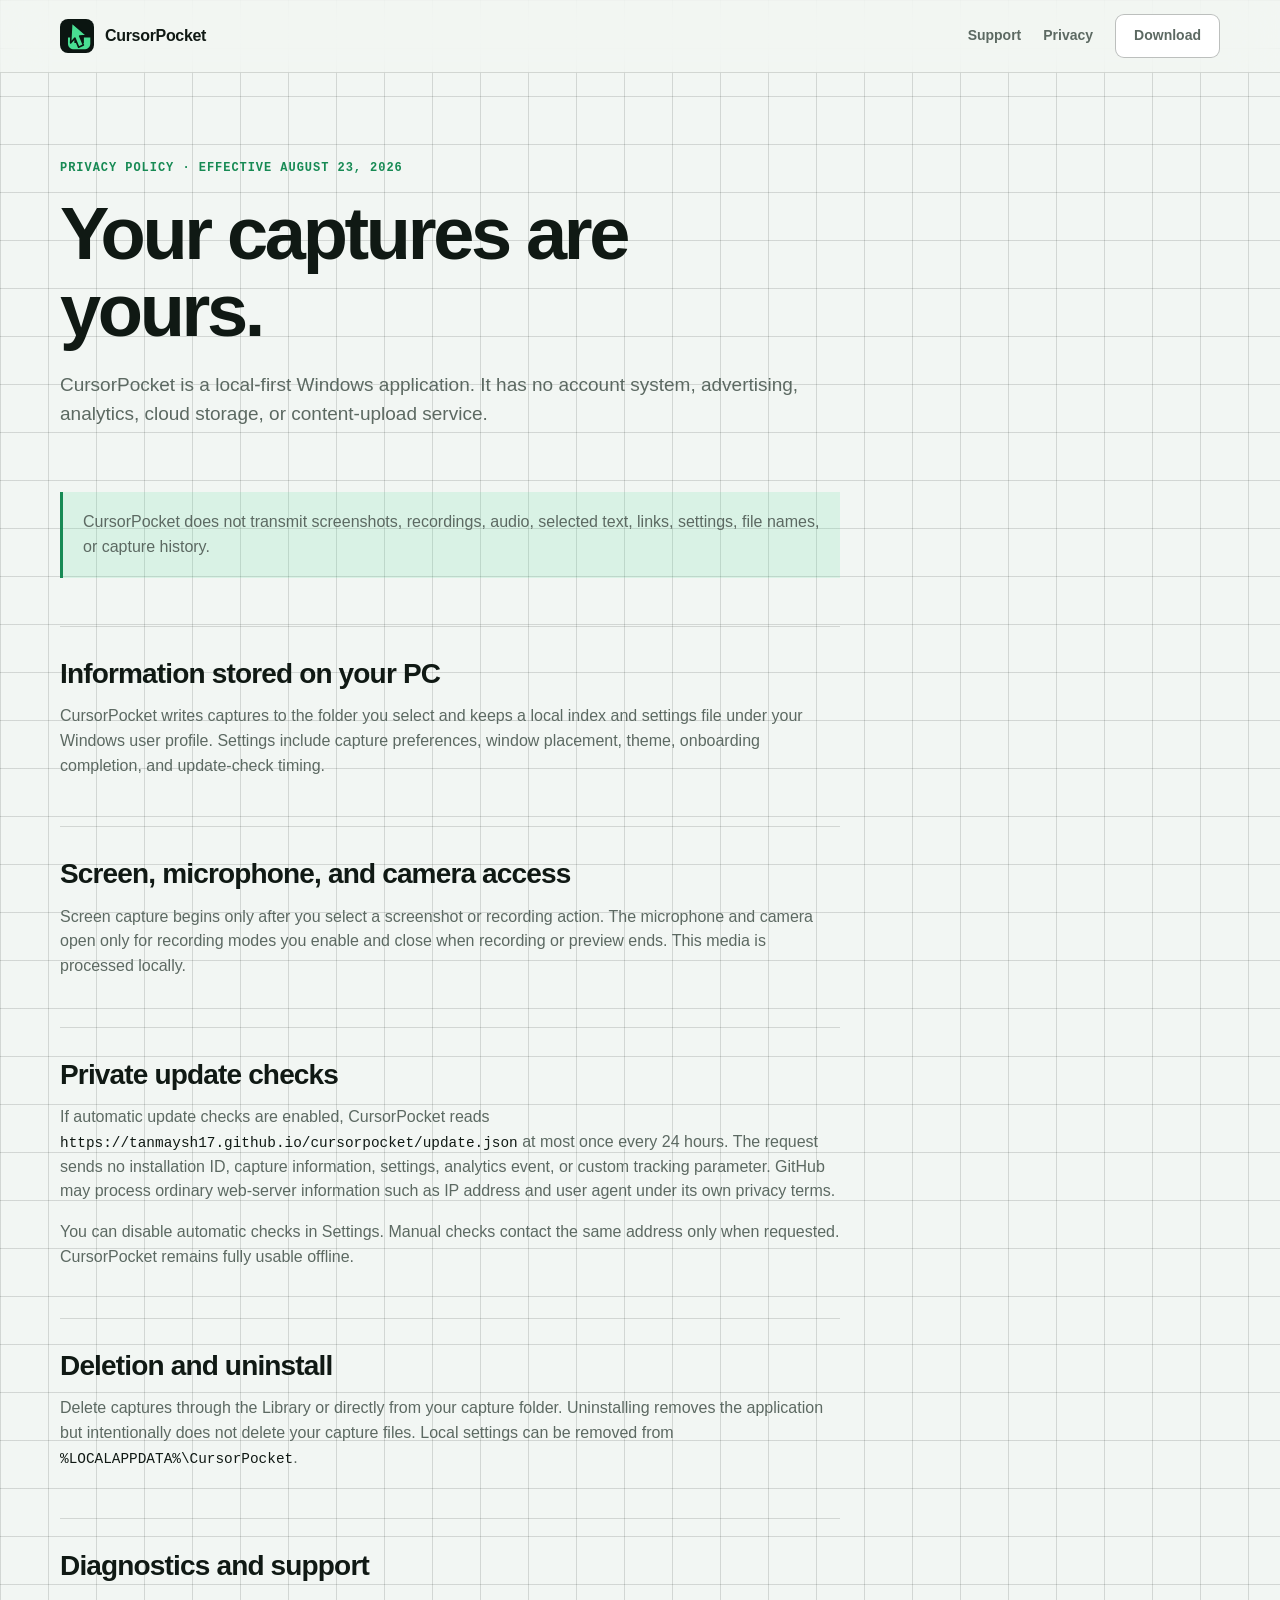
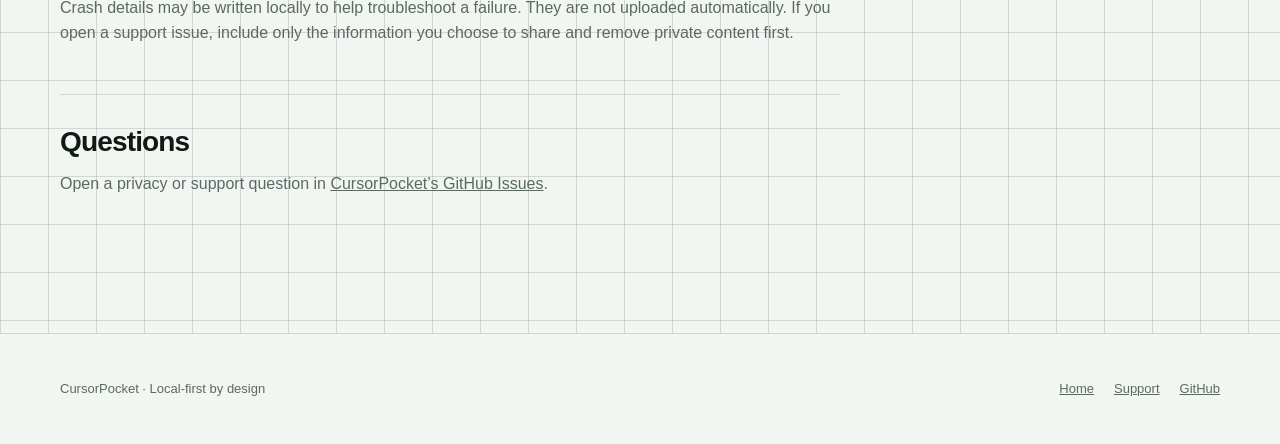
==== site/privacy.html @ 80a640a3 "Add GitHub distribution and verified updates" ====
<!doctype html>
<html lang="en">
<head>
  <meta charset="utf-8"><meta name="viewport" content="width=device-width, initial-scale=1">
  <meta name="description" content="CursorPocket privacy policy."><title>Privacy — CursorPocket</title>
  <link rel="icon" href="assets/mark.svg" type="image/svg+xml"><link rel="stylesheet" href="styles.css">
</head>
<body>
  <header class="site-header"><nav class="nav shell" aria-label="Main navigation"><a class="brand" href="index.html"><img src="assets/mark.svg" alt=""><span>CursorPocket</span></a><div class="nav-links"><a href="support.html">Support</a><a href="privacy.html" aria-current="page">Privacy</a><a class="button" href="https://github.com/tanmaysh17/cursorpocket/releases/latest/download/CursorPocket-Setup-x64.exe">Download</a></div></nav></header>
  <main class="page shell">
    <header class="page-header"><div class="eyebrow">Privacy policy · effective August 23, 2026</div><h1>Your captures are yours.</h1><p>CursorPocket is a local-first Windows application. It has no account system, advertising, analytics, cloud storage, or content-upload service.</p></header>
    <div class="prose">
      <p class="notice">CursorPocket does not transmit screenshots, recordings, audio, selected text, links, settings, file names, or capture history.</p>
      <section><h2>Information stored on your PC</h2><p>CursorPocket writes captures to the folder you select and keeps a local index and settings file under your Windows user profile. Settings include capture preferences, window placement, theme, onboarding completion, and update-check timing.</p></section>
      <section><h2>Screen, microphone, and camera access</h2><p>Screen capture begins only after you select a screenshot or recording action. The microphone and camera open only for recording modes you enable and close when recording or preview ends. This media is processed locally.</p></section>
      <section><h2>Private update checks</h2><p>If automatic update checks are enabled, CursorPocket reads <code>https://tanmaysh17.github.io/cursorpocket/update.json</code> at most once every 24 hours. The request sends no installation ID, capture information, settings, analytics event, or custom tracking parameter. GitHub may process ordinary web-server information such as IP address and user agent under its own privacy terms.</p><p>You can disable automatic checks in Settings. Manual checks contact the same address only when requested. CursorPocket remains fully usable offline.</p></section>
      <section><h2>Deletion and uninstall</h2><p>Delete captures through the Library or directly from your capture folder. Uninstalling removes the application but intentionally does not delete your capture files. Local settings can be removed from <code>%LOCALAPPDATA%\CursorPocket</code>.</p></section>
      <section><h2>Diagnostics and support</h2><p>Crash details may be written locally to help troubleshoot a failure. They are not uploaded automatically. If you open a support issue, include only the information you choose to share and remove private content first.</p></section>
      <section><h2>Questions</h2><p>Open a privacy or support question in <a href="https://github.com/tanmaysh17/cursorpocket/issues">CursorPocket’s GitHub Issues</a>.</p></section>
    </div>
  </main>
  <footer class="site-footer"><div class="footer-inner shell"><span>CursorPocket · Local-first by design</span><div class="footer-links"><a href="index.html">Home</a><a href="support.html">Support</a><a href="https://github.com/tanmaysh17/cursorpocket">GitHub</a></div></div></footer>
</body>
</html>
---- site/styles.css ----
:root {
  color-scheme: light dark;
  --canvas: #f2f6f3;
  --surface: rgba(255, 255, 255, 0.72);
  --raised: #ffffff;
  --ink: #101914;
  --muted: #5c6962;
  --line: rgba(16, 25, 20, 0.14);
  --line-strong: rgba(16, 25, 20, 0.28);
  --green: #178a54;
  --green-live: #49de93;
  --green-soft: rgba(73, 222, 147, 0.15);
  --red: #b83a3a;
  --shadow: 0 28px 72px rgba(18, 40, 28, 0.13);
  --radius: 18px;
}

@media (prefers-color-scheme: dark) {
  :root {
    --canvas: #08100c;
    --surface: rgba(15, 27, 21, 0.76);
    --raised: #122019;
    --ink: #eef8f2;
    --muted: #9caca3;
    --line: rgba(225, 246, 234, 0.12);
    --line-strong: rgba(225, 246, 234, 0.25);
    --green: #49de93;
    --green-soft: rgba(73, 222, 147, 0.12);
    --red: #ff6c6c;
    --shadow: 0 32px 80px rgba(0, 0, 0, 0.38);
  }
}

* { box-sizing: border-box; }

html {
  scroll-behavior: smooth;
  background: var(--canvas);
}

body {
  margin: 0;
  min-width: 320px;
  color: var(--ink);
  background:
    linear-gradient(var(--line) 1px, transparent 1px),
    linear-gradient(90deg, var(--line) 1px, transparent 1px),
    var(--canvas);
  background-size: 48px 48px;
  font-family: "Segoe UI Variable Text", "Segoe UI", sans-serif;
  font-size: 16px;
  line-height: 1.55;
}

a { color: inherit; }

a:focus-visible,
button:focus-visible {
  outline: 3px solid var(--green-live);
  outline-offset: 3px;
}

.shell {
  width: min(1160px, calc(100% - 40px));
  margin: 0 auto;
}

.site-header {
  position: sticky;
  z-index: 10;
  top: 0;
  border-bottom: 1px solid var(--line);
  background: color-mix(in srgb, var(--canvas) 78%, transparent);
  backdrop-filter: blur(22px) saturate(1.15);
}

.nav {
  min-height: 72px;
  display: flex;
  align-items: center;
  justify-content: space-between;
  gap: 24px;
}

.brand {
  display: inline-flex;
  align-items: center;
  gap: 11px;
  color: var(--ink);
  text-decoration: none;
  font-weight: 680;
  letter-spacing: -0.02em;
}

.brand img { width: 34px; height: 34px; }

.nav-links { display: flex; align-items: center; gap: 22px; }
.nav-links a { color: var(--muted); text-decoration: none; font-size: 14px; font-weight: 580; }
.nav-links a:hover { color: var(--ink); }

.button {
  min-height: 44px;
  display: inline-flex;
  align-items: center;
  justify-content: center;
  gap: 9px;
  padding: 0 18px;
  border: 1px solid var(--line-strong);
  border-radius: 9px;
  background: var(--raised);
  color: var(--ink);
  text-decoration: none;
  font-weight: 650;
}

.button.primary {
  border-color: var(--green);
  background: var(--green);
  color: #06110b;
}

@media (prefers-color-scheme: dark) {
  .button.primary { color: #06110b; }
}

.button:hover { transform: translateY(-1px); }

.hero {
  min-height: calc(100vh - 72px);
  display: grid;
  grid-template-columns: minmax(0, 1.05fr) minmax(360px, 0.95fr);
  align-items: center;
  gap: clamp(48px, 8vw, 108px);
  padding: 80px 0 96px;
}

.eyebrow,
.mono {
  font-family: "Cascadia Mono", "SFMono-Regular", Consolas, monospace;
  font-size: 12px;
  letter-spacing: 0.08em;
}

.eyebrow { color: var(--green); text-transform: uppercase; font-weight: 700; }

h1,
h2,
h3 {
  margin: 0;
  font-family: "Segoe UI Variable Display", "Segoe UI", sans-serif;
  line-height: 1.04;
  letter-spacing: -0.045em;
}

h1 { max-width: 720px; margin-top: 18px; font-size: clamp(54px, 7.2vw, 94px); font-weight: 690; }
h2 { font-size: clamp(34px, 4.4vw, 58px); font-weight: 660; }
h3 { font-size: 21px; font-weight: 650; letter-spacing: -0.025em; }

.lede { max-width: 620px; margin: 26px 0 0; color: var(--muted); font-size: clamp(18px, 2vw, 22px); }
.hero-actions { display: flex; flex-wrap: wrap; gap: 12px; margin-top: 34px; }
.requirements { margin-top: 16px; color: var(--muted); font-size: 13px; }

.command-field {
  position: relative;
  padding: 16px;
  border: 1px solid var(--line-strong);
  border-radius: 24px;
  background: var(--surface);
  box-shadow: var(--shadow);
  backdrop-filter: blur(26px) saturate(1.12);
}

.command-head {
  display: flex;
  align-items: center;
  justify-content: space-between;
  padding: 5px 6px 15px;
  color: var(--muted);
  font-size: 13px;
}

.live { display: inline-flex; align-items: center; gap: 8px; }
.live::before { width: 7px; height: 7px; border-radius: 50%; background: var(--green-live); content: ""; }

.command-list { display: grid; gap: 4px; }
.command {
  min-height: 52px;
  display: grid;
  grid-template-columns: 36px 1fr auto;
  align-items: center;
  gap: 12px;
  padding: 0 11px;
  border: 1px solid transparent;
  border-radius: 11px;
}
.command.active { border-color: var(--green); background: var(--green-soft); }
.command .glyph { color: var(--green); font-size: 18px; text-align: center; }
.command .label { font-weight: 620; }
.key {
  min-width: 30px;
  height: 30px;
  display: grid;
  place-items: center;
  border: 1px solid var(--line-strong);
  border-bottom-width: 2px;
  border-radius: 7px;
  background: var(--raised);
  color: var(--muted);
  font-family: "Cascadia Mono", Consolas, monospace;
  font-size: 12px;
  font-weight: 700;
}

.cursor {
  position: absolute;
  right: 72px;
  top: 116px;
  width: 34px;
  filter: drop-shadow(0 7px 10px rgba(0, 0, 0, 0.22));
  transform: rotate(-8deg);
}

.section { padding: 112px 0; border-top: 1px solid var(--line); background: color-mix(in srgb, var(--canvas) 92%, transparent); }
.section-intro { max-width: 720px; }
.section-intro p { margin: 22px 0 0; color: var(--muted); font-size: 19px; }
.feature-grid { display: grid; grid-template-columns: repeat(3, 1fr); gap: 1px; margin-top: 58px; border: 1px solid var(--line); background: var(--line); }
.feature { min-height: 230px; padding: 30px; background: var(--canvas); }
.feature .mono { display: block; margin-bottom: 42px; color: var(--green); }
.feature p { margin: 12px 0 0; color: var(--muted); }

.trust-line { display: grid; grid-template-columns: repeat(3, 1fr); margin-top: 56px; border-block: 1px solid var(--line); }
.trust-item { padding: 24px; border-right: 1px solid var(--line); }
.trust-item:last-child { border-right: 0; }
.trust-item strong { display: block; }
.trust-item span { color: var(--muted); font-size: 14px; }

.page { min-height: calc(100vh - 150px); padding: 86px 0 120px; }
.page-header { max-width: 780px; margin-bottom: 64px; }
.page-header h1 { font-size: clamp(44px, 6vw, 74px); }
.page-header p { margin-top: 20px; color: var(--muted); font-size: 19px; }
.prose { max-width: 780px; }
.prose section { margin-top: 48px; padding-top: 32px; border-top: 1px solid var(--line); }
.prose h2 { font-size: 28px; letter-spacing: -0.03em; }
.prose p, .prose li { color: var(--muted); }
.prose li + li { margin-top: 9px; }
.prose code { font-family: "Cascadia Mono", Consolas, monospace; font-size: 0.9em; color: var(--ink); }
.notice { padding: 18px 20px; border-left: 3px solid var(--green); background: var(--green-soft); color: var(--ink); }

.site-footer { border-top: 1px solid var(--line); background: var(--canvas); }
.footer-inner { min-height: 110px; display: flex; align-items: center; justify-content: space-between; gap: 24px; color: var(--muted); font-size: 13px; }
.footer-links { display: flex; gap: 20px; }

@media (max-width: 840px) {
  .hero { grid-template-columns: 1fr; padding-top: 64px; }
  .command-field { width: min(100%, 540px); }
  .feature-grid, .trust-line { grid-template-columns: 1fr; }
  .trust-item { border-right: 0; border-bottom: 1px solid var(--line); }
  .trust-item:last-child { border-bottom: 0; }
}

@media (max-width: 620px) {
  .shell { width: min(100% - 28px, 1160px); }
  .nav-links > a:not(.button) { display: none; }
  .nav .button { min-height: 38px; padding-inline: 12px; }
  .hero { min-height: auto; padding: 54px 0 72px; }
  h1 { font-size: clamp(46px, 15vw, 68px); }
  .section { padding: 76px 0; }
  .command-field { padding: 10px; border-radius: 18px; }
  .command { min-height: 48px; }
  .footer-inner { align-items: flex-start; flex-direction: column; justify-content: center; }
}

@media (prefers-reduced-motion: reduce) {
  html { scroll-behavior: auto; }
  .button:hover { transform: none; }
}

@media (forced-colors: active) {
  .site-header, .command-field { backdrop-filter: none; }
  .command.active { border: 2px solid Highlight; }
  .live::before { background: Highlight; }
}
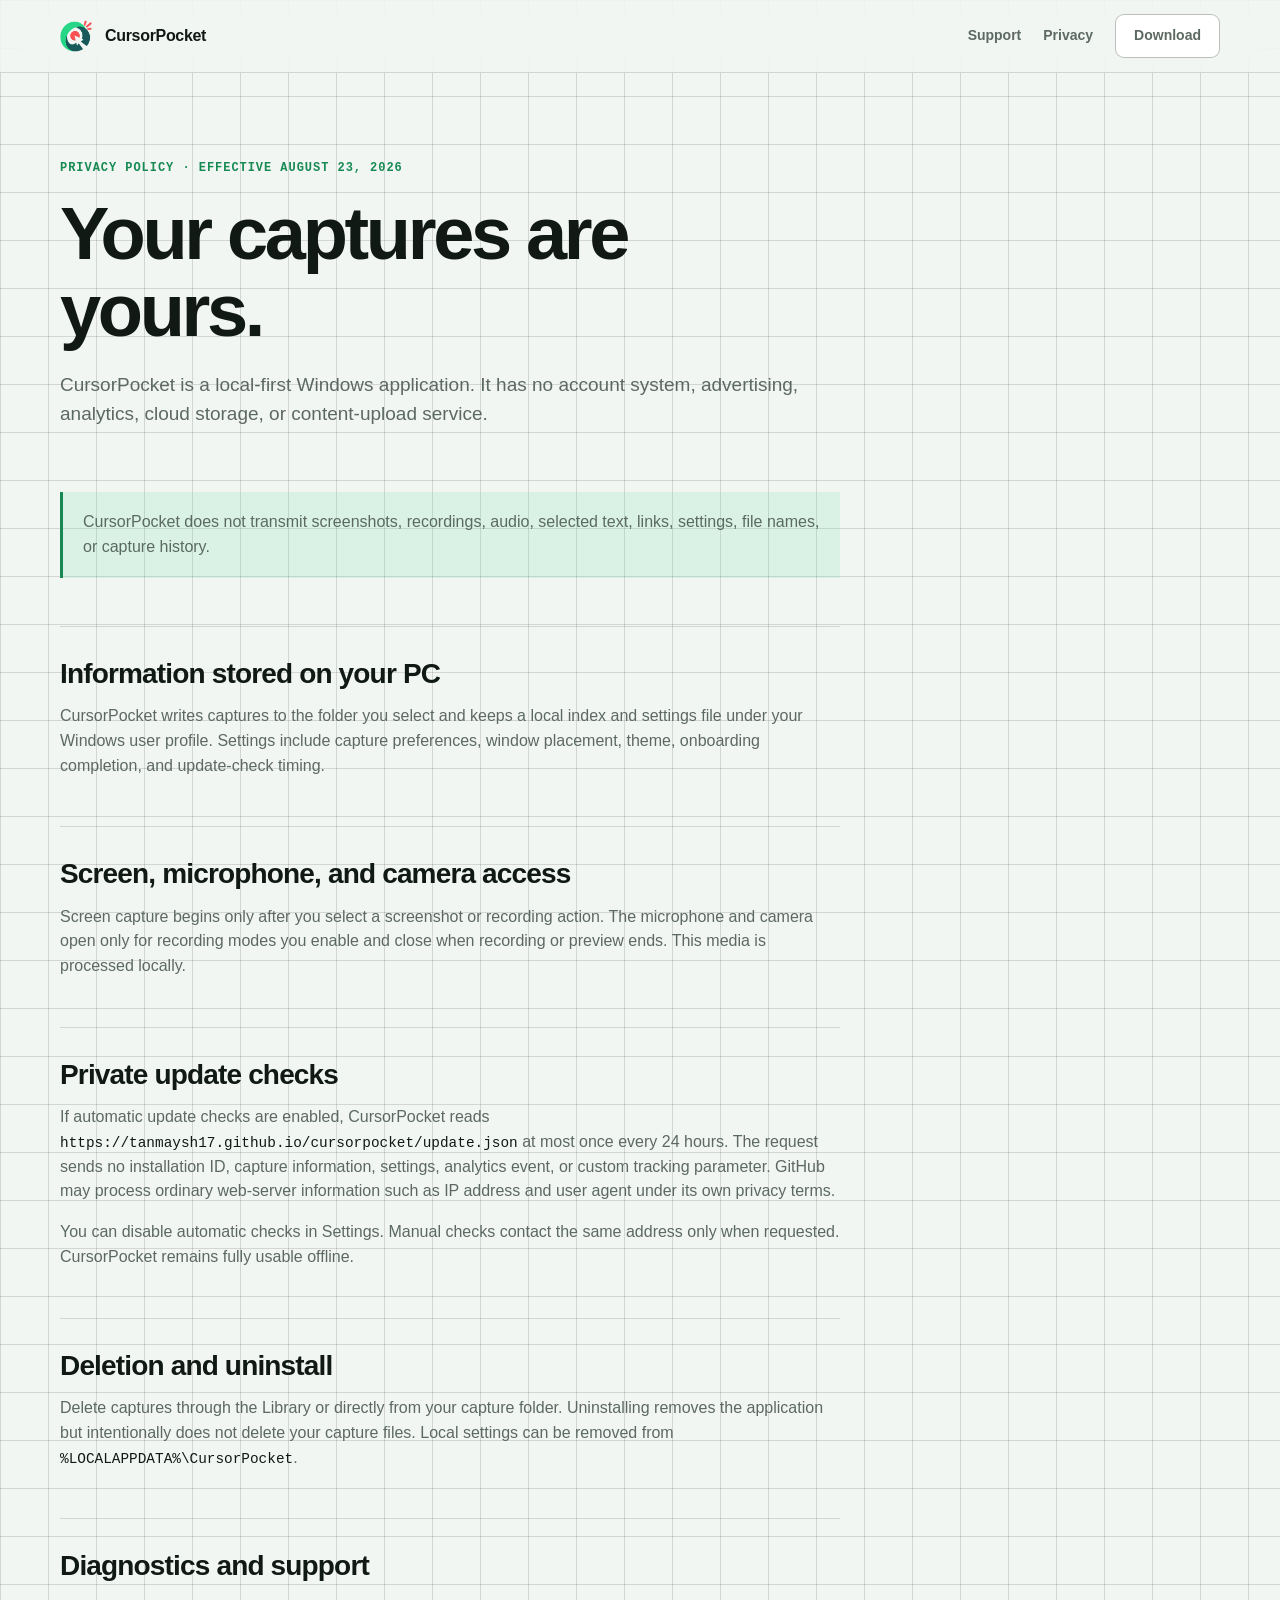
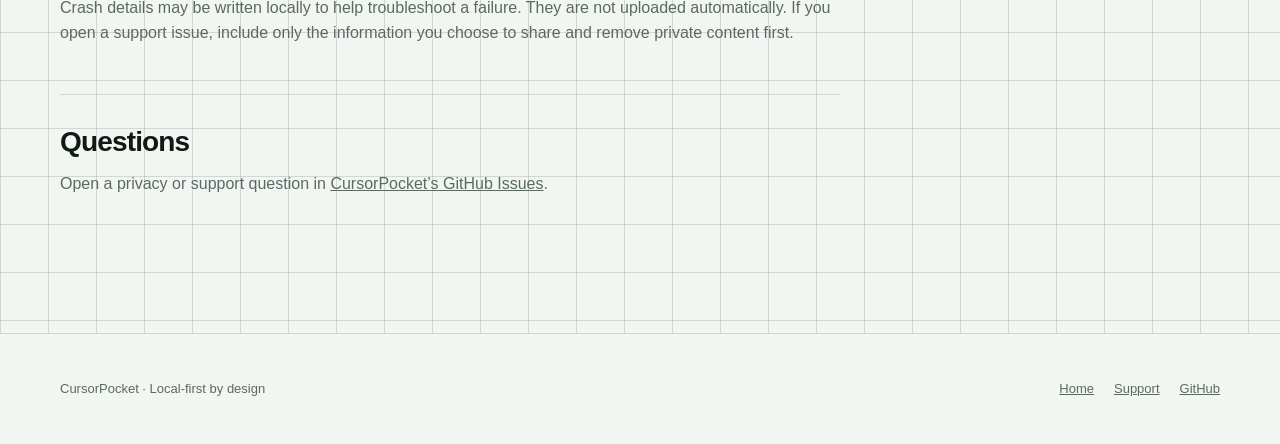
==== commit c455b49e: "chore: remove superseded brand assets" ====
--- a/site/privacy.html
+++ b/site/privacy.html
@@ -3,10 +3,10 @@
 <head>
   <meta charset="utf-8"><meta name="viewport" content="width=device-width, initial-scale=1">
   <meta name="description" content="CursorPocket privacy policy."><title>Privacy — CursorPocket</title>
-  <link rel="icon" href="assets/mark.svg" type="image/svg+xml"><link rel="stylesheet" href="styles.css">
+  <link rel="icon" href="assets/mark.png" type="image/png"><link rel="stylesheet" href="styles.css">
 </head>
 <body>
-  <header class="site-header"><nav class="nav shell" aria-label="Main navigation"><a class="brand" href="index.html"><img src="assets/mark.svg" alt=""><span>CursorPocket</span></a><div class="nav-links"><a href="support.html">Support</a><a href="privacy.html" aria-current="page">Privacy</a><a class="button" href="https://github.com/tanmaysh17/cursorpocket/releases/latest/download/CursorPocket-Setup-x64.exe">Download</a></div></nav></header>
+  <header class="site-header"><nav class="nav shell" aria-label="Main navigation"><a class="brand" href="index.html"><img src="assets/mark.png" alt=""><span>CursorPocket</span></a><div class="nav-links"><a href="support.html">Support</a><a href="privacy.html" aria-current="page">Privacy</a><a class="button" href="https://github.com/tanmaysh17/cursorpocket/releases/latest/download/CursorPocket-Setup-x64.exe">Download</a></div></nav></header>
   <main class="page shell">
     <header class="page-header"><div class="eyebrow">Privacy policy · effective August 23, 2026</div><h1>Your captures are yours.</h1><p>CursorPocket is a local-first Windows application. It has no account system, advertising, analytics, cloud storage, or content-upload service.</p></header>
     <div class="prose">
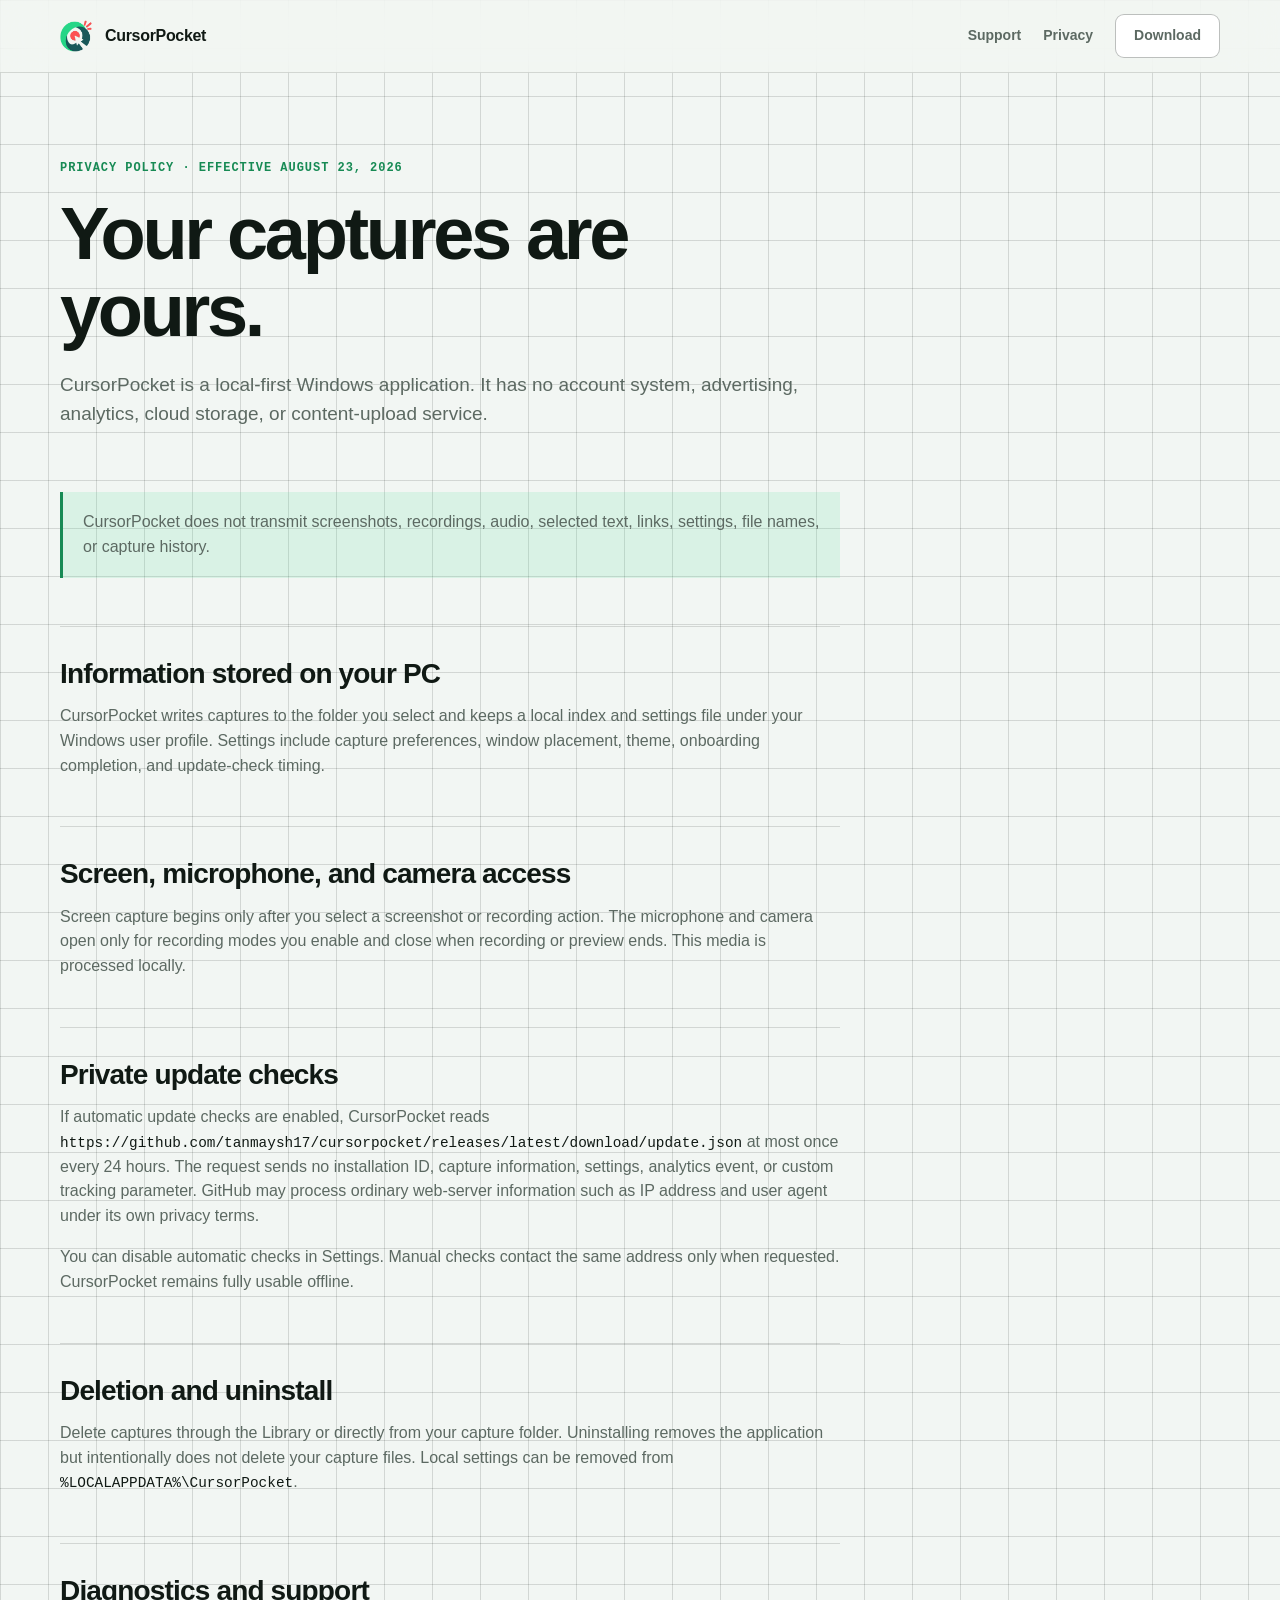
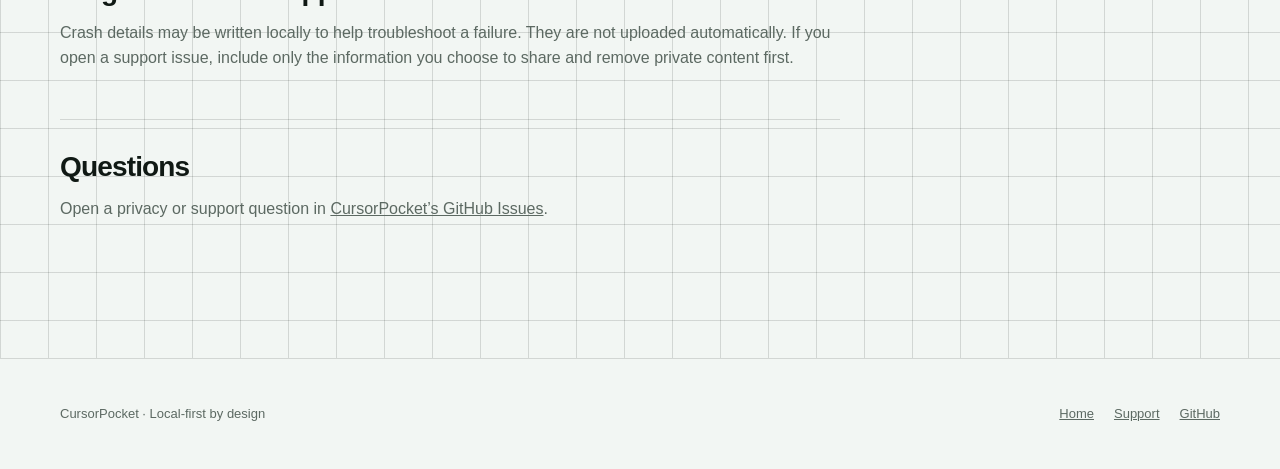
==== commit 35a55baa: "fix: read updates from GitHub Releases" ====
--- a/site/privacy.html
+++ b/site/privacy.html
@@ -13,7 +13,7 @@
       <p class="notice">CursorPocket does not transmit screenshots, recordings, audio, selected text, links, settings, file names, or capture history.</p>
       <section><h2>Information stored on your PC</h2><p>CursorPocket writes captures to the folder you select and keeps a local index and settings file under your Windows user profile. Settings include capture preferences, window placement, theme, onboarding completion, and update-check timing.</p></section>
       <section><h2>Screen, microphone, and camera access</h2><p>Screen capture begins only after you select a screenshot or recording action. The microphone and camera open only for recording modes you enable and close when recording or preview ends. This media is processed locally.</p></section>
-      <section><h2>Private update checks</h2><p>If automatic update checks are enabled, CursorPocket reads <code>https://tanmaysh17.github.io/cursorpocket/update.json</code> at most once every 24 hours. The request sends no installation ID, capture information, settings, analytics event, or custom tracking parameter. GitHub may process ordinary web-server information such as IP address and user agent under its own privacy terms.</p><p>You can disable automatic checks in Settings. Manual checks contact the same address only when requested. CursorPocket remains fully usable offline.</p></section>
+      <section><h2>Private update checks</h2><p>If automatic update checks are enabled, CursorPocket reads <code>https://github.com/tanmaysh17/cursorpocket/releases/latest/download/update.json</code> at most once every 24 hours. The request sends no installation ID, capture information, settings, analytics event, or custom tracking parameter. GitHub may process ordinary web-server information such as IP address and user agent under its own privacy terms.</p><p>You can disable automatic checks in Settings. Manual checks contact the same address only when requested. CursorPocket remains fully usable offline.</p></section>
       <section><h2>Deletion and uninstall</h2><p>Delete captures through the Library or directly from your capture folder. Uninstalling removes the application but intentionally does not delete your capture files. Local settings can be removed from <code>%LOCALAPPDATA%\CursorPocket</code>.</p></section>
       <section><h2>Diagnostics and support</h2><p>Crash details may be written locally to help troubleshoot a failure. They are not uploaded automatically. If you open a support issue, include only the information you choose to share and remove private content first.</p></section>
       <section><h2>Questions</h2><p>Open a privacy or support question in <a href="https://github.com/tanmaysh17/cursorpocket/issues">CursorPocket’s GitHub Issues</a>.</p></section>
--- a/site/styles.css
+++ b/site/styles.css
@@ -227,12 +227,98 @@
 .feature { min-height: 230px; padding: 30px; background: var(--canvas); }
 .feature .mono { display: block; margin-bottom: 42px; color: var(--green); }
 .feature p { margin: 12px 0 0; color: var(--muted); }
+.text-link { display: inline-flex; gap: 7px; margin-top: 22px; color: var(--ink); font-size: 14px; font-weight: 650; text-decoration: none; }
+.text-link:hover { text-decoration: underline; text-underline-offset: 4px; }
 
 .trust-line { display: grid; grid-template-columns: repeat(3, 1fr); margin-top: 56px; border-block: 1px solid var(--line); }
 .trust-item { padding: 24px; border-right: 1px solid var(--line); }
 .trust-item:last-child { border-right: 0; }
 .trust-item strong { display: block; }
 .trust-item span { color: var(--muted); font-size: 14px; }
+
+.capability-section { padding-top: 120px; background: var(--canvas); }
+.capability-list { display: grid; gap: 112px; margin-top: 84px; }
+.capability { display: grid; grid-template-columns: minmax(0, 0.82fr) minmax(480px, 1.18fr); align-items: center; gap: clamp(48px, 7vw, 96px); scroll-margin-top: 96px; }
+.capability.reverse { grid-template-columns: minmax(480px, 1.18fr) minmax(0, 0.82fr); }
+.capability.reverse .capability-copy { order: 2; }
+.capability.reverse .product-frame { order: 1; }
+.capability-label { display: block; margin-bottom: 16px; color: var(--green); font-weight: 700; text-transform: uppercase; }
+.capability-copy h3 { font-size: clamp(30px, 3.4vw, 46px); }
+.capability-copy > p { margin: 18px 0 0; color: var(--muted); font-size: 17px; }
+.capability-points { display: grid; gap: 15px; margin: 26px 0 0; padding: 0; list-style: none; }
+.capability-points li { position: relative; padding-left: 20px; color: var(--muted); }
+.capability-points li::before { position: absolute; top: 0.68em; left: 0; width: 7px; height: 1px; background: var(--line-strong); content: ""; }
+.capability-points strong { color: var(--ink); }
+.capability-copy .capability-note { padding-top: 17px; border-top: 1px solid var(--line); font-size: 13px; }
+.inline-key { display: inline-grid; min-width: 24px; height: 24px; place-items: center; padding-inline: 5px; border: 1px solid var(--line-strong); border-bottom-width: 2px; border-radius: 5px; background: var(--raised); color: var(--ink); font-family: "Cascadia Mono", Consolas, monospace; font-size: 11px; font-weight: 700; }
+.recording-dot { display: inline-block; width: 8px; height: 8px; margin-right: 7px; border-radius: 50%; background: var(--red); }
+
+.product-frame { overflow: hidden; min-height: 430px; border: 1px solid var(--line-strong); border-radius: 18px; background: var(--raised); box-shadow: 0 22px 60px rgba(18, 40, 28, 0.1); color: var(--ink); }
+.frame-title { min-height: 54px; display: flex; align-items: center; justify-content: space-between; gap: 16px; padding: 0 18px; border-bottom: 1px solid var(--line); font-weight: 650; }
+.frame-status { color: var(--muted); font-family: "Cascadia Mono", Consolas, monospace; font-size: 11px; font-weight: 500; }
+
+.annotation-layout { min-height: 376px; display: grid; grid-template-columns: 66px 1fr 112px; }
+.tool-rail, .property-rail { display: flex; flex-direction: column; gap: 7px; padding: 14px 10px; background: color-mix(in srgb, var(--canvas) 82%, var(--raised)); }
+.tool-rail { border-right: 1px solid var(--line); }
+.tool-rail span { min-height: 38px; display: flex; align-items: center; justify-content: space-between; padding: 0 7px; border: 1px solid transparent; border-radius: 7px; font-size: 14px; }
+.tool-rail span.selected { border-color: var(--green); }
+.tool-rail b { color: var(--muted); font-family: "Cascadia Mono", Consolas, monospace; font-size: 9px; }
+.annotation-canvas { position: relative; overflow: hidden; min-height: 376px; margin: 16px; border: 1px solid var(--line); background: color-mix(in srgb, var(--canvas) 65%, var(--raised)); }
+.capture-window { height: 30px; display: flex; align-items: center; gap: 5px; padding: 0 10px; border-bottom: 1px solid var(--line); }
+.capture-window span { width: 7px; height: 7px; border-radius: 50%; background: var(--line-strong); }
+.annotation-canvas svg { position: absolute; inset: 22% 8% auto; width: 84%; fill: none; stroke: #d0693f; stroke-linecap: round; stroke-linejoin: round; stroke-width: 5; }
+.step-marker { position: absolute; right: 20%; bottom: 19%; width: 30px; height: 30px; display: grid; place-items: center; border-radius: 50%; background: #8153a8; color: #fff; font-family: "Cascadia Mono", Consolas, monospace; font-size: 12px; font-weight: 700; }
+.crop-corner { position: absolute; width: 26px; height: 26px; border-color: var(--green); }
+.crop-a { top: 57px; left: 23px; border-top: 3px solid var(--green); border-left: 3px solid var(--green); }
+.crop-b { right: 23px; bottom: 23px; border-right: 3px solid var(--green); border-bottom: 3px solid var(--green); }
+.property-rail { border-left: 1px solid var(--line); }
+.property-label { margin-top: 5px; color: var(--muted); font-size: 11px; }
+.swatches { display: flex; gap: 7px; }
+.swatches i { width: 19px; height: 19px; border-radius: 50%; background: #d0693f; }
+.swatches i:nth-child(2) { background: #8153a8; }
+.swatches i:nth-child(3) { background: #c49935; }
+.weight-line { width: 100%; height: 4px; margin-top: 7px; border-radius: 2px; background: var(--ink); }
+.mock-primary { min-height: 36px; display: grid; place-items: center; margin-top: auto; border-radius: 8px; background: var(--green); color: #06110b; font-size: 12px; font-weight: 700; }
+
+.recording-frame { min-height: 390px; }
+.recording-layout { display: grid; grid-template-columns: 180px 1fr; min-height: 270px; }
+.decision-list { padding: 18px; border-right: 1px solid var(--line); }
+.decision-list div { display: grid; grid-template-columns: 28px 1fr; gap: 9px; padding: 14px 0; border-bottom: 1px solid var(--line); }
+.decision-list b { width: 24px; height: 24px; display: grid; place-items: center; border: 1px solid var(--line-strong); border-radius: 50%; font-family: "Cascadia Mono", Consolas, monospace; font-size: 10px; }
+.decision-list span { font-size: 13px; font-weight: 650; }
+.decision-list small { display: block; margin-top: 3px; color: var(--muted); font-size: 10px; font-weight: 400; }
+.record-preview { position: relative; margin: 18px; border: 1px solid var(--line); background: color-mix(in srgb, var(--canvas) 70%, var(--raised)); }
+.preview-window { width: 65%; margin: 18% auto 0; }
+.preview-window span { display: block; height: 10px; margin-top: 10px; border-radius: 2px; background: var(--line-strong); }
+.preview-window span:nth-child(2) { width: 78%; }
+.preview-window span:nth-child(3) { width: 45%; }
+.self-view { position: absolute; right: 12px; bottom: 12px; width: 88px; height: 52px; display: grid; place-items: center; border: 2px solid var(--raised); border-radius: 7px; background: #26342d; color: #dbe8e0; font-size: 10px; }
+.audio-meter { position: absolute; bottom: 16px; left: 14px; height: 30px; display: flex; align-items: center; gap: 3px; }
+.audio-meter i { width: 3px; height: 8px; border-radius: 3px; background: var(--green); }
+.audio-meter i:nth-child(2), .audio-meter i:nth-child(6) { height: 17px; }
+.audio-meter i:nth-child(3), .audio-meter i:nth-child(5) { height: 25px; }
+.audio-meter i:nth-child(4) { height: 13px; }
+.record-footer { min-height: 66px; display: flex; align-items: center; justify-content: space-between; gap: 12px; padding: 0 18px; border-top: 1px solid var(--line); color: var(--muted); }
+.start-recording { min-height: 36px; display: inline-flex; align-items: center; padding: 0 14px; border-radius: 8px; background: var(--green); color: #06110b; font-size: 12px; font-weight: 700; }
+
+.library-frame { min-height: 410px; }
+.filter-strip { display: flex; gap: 2px; padding: 10px 14px; border-bottom: 1px solid var(--line); }
+.filter-strip span { padding: 7px 9px; border-radius: 6px; color: var(--muted); font-size: 11px; }
+.filter-strip span.selected { background: var(--ink); color: var(--canvas); }
+.filter-strip b { margin-left: 4px; font-family: "Cascadia Mono", Consolas, monospace; font-size: 9px; }
+.library-layout { display: grid; grid-template-columns: 42% 58%; min-height: 305px; }
+.capture-list { padding: 9px; border-right: 1px solid var(--line); }
+.capture-list > div { display: grid; grid-template-columns: 54px 1fr; align-items: center; gap: 10px; padding: 9px; border: 1px solid transparent; border-radius: 8px; }
+.capture-list > div.selected { border-color: var(--line-strong); background: color-mix(in srgb, var(--canvas) 74%, var(--raised)); }
+.capture-list i { width: 54px; height: 38px; display: grid; place-items: center; border: 1px solid var(--line); border-radius: 5px; background: var(--canvas); color: var(--muted); font-style: normal; }
+.capture-list span { overflow: hidden; font-size: 12px; font-weight: 650; text-overflow: ellipsis; white-space: nowrap; }
+.capture-list small { display: block; margin-top: 3px; color: var(--muted); font-size: 9px; font-weight: 400; }
+.capture-list .shot-thumb { background: linear-gradient(145deg, transparent 42%, var(--line-strong) 43%, var(--line-strong) 47%, transparent 48%), var(--canvas); }
+.library-preview { display: flex; flex-direction: column; min-width: 0; padding: 16px; }
+.preview-art { flex: 1; position: relative; min-height: 210px; border: 1px solid var(--line); background: color-mix(in srgb, var(--canvas) 70%, var(--raised)); }
+.preview-callout { position: absolute; top: 26%; left: 22%; width: 58%; height: 42%; border: 4px solid #d0693f; border-radius: 50%; transform: rotate(-7deg); }
+.preview-meta { display: flex; justify-content: space-between; gap: 10px; padding-top: 12px; font-size: 11px; font-weight: 650; }
+.preview-meta .mono { color: var(--muted); font-size: 9px; }
 
 .page { min-height: calc(100vh - 150px); padding: 86px 0 120px; }
 .page-header { max-width: 780px; margin-bottom: 64px; }
@@ -254,6 +340,9 @@
   .hero { grid-template-columns: 1fr; padding-top: 64px; }
   .command-field { width: min(100%, 540px); }
   .feature-grid, .trust-line { grid-template-columns: 1fr; }
+  .capability, .capability.reverse { grid-template-columns: 1fr; }
+  .capability.reverse .capability-copy, .capability.reverse .product-frame { order: initial; }
+  .product-frame { width: min(100%, 680px); }
   .trust-item { border-right: 0; border-bottom: 1px solid var(--line); }
   .trust-item:last-child { border-bottom: 0; }
 }
@@ -265,6 +354,25 @@
   .hero { min-height: auto; padding: 54px 0 72px; }
   h1 { font-size: clamp(46px, 15vw, 68px); }
   .section { padding: 76px 0; }
+  .capability-list { gap: 76px; margin-top: 58px; }
+  .product-frame { min-height: 340px; border-radius: 14px; }
+  .frame-title { min-height: 48px; padding-inline: 12px; }
+  .annotation-layout { min-height: 292px; grid-template-columns: 52px 1fr; }
+  .annotation-canvas { min-height: 292px; margin: 10px; }
+  .property-rail { display: none; }
+  .tool-rail { padding: 8px 6px; }
+  .tool-rail span { min-height: 34px; padding: 0 5px; }
+  .recording-layout { grid-template-columns: 132px 1fr; min-height: 238px; }
+  .decision-list { padding: 10px; }
+  .decision-list div { grid-template-columns: 22px 1fr; gap: 6px; }
+  .decision-list b { width: 20px; height: 20px; }
+  .record-preview { margin: 10px; }
+  .record-footer { min-height: 58px; padding-inline: 12px; }
+  .library-layout { grid-template-columns: 1fr; min-height: 280px; }
+  .capture-list { display: grid; grid-template-columns: repeat(3, 1fr); border-right: 0; border-bottom: 1px solid var(--line); }
+  .capture-list > div { grid-template-columns: 1fr; }
+  .capture-list i { width: 100%; }
+  .library-preview { display: none; }
   .command-field { padding: 10px; border-radius: 18px; }
   .command { min-height: 48px; }
   .footer-inner { align-items: flex-start; flex-direction: column; justify-content: center; }
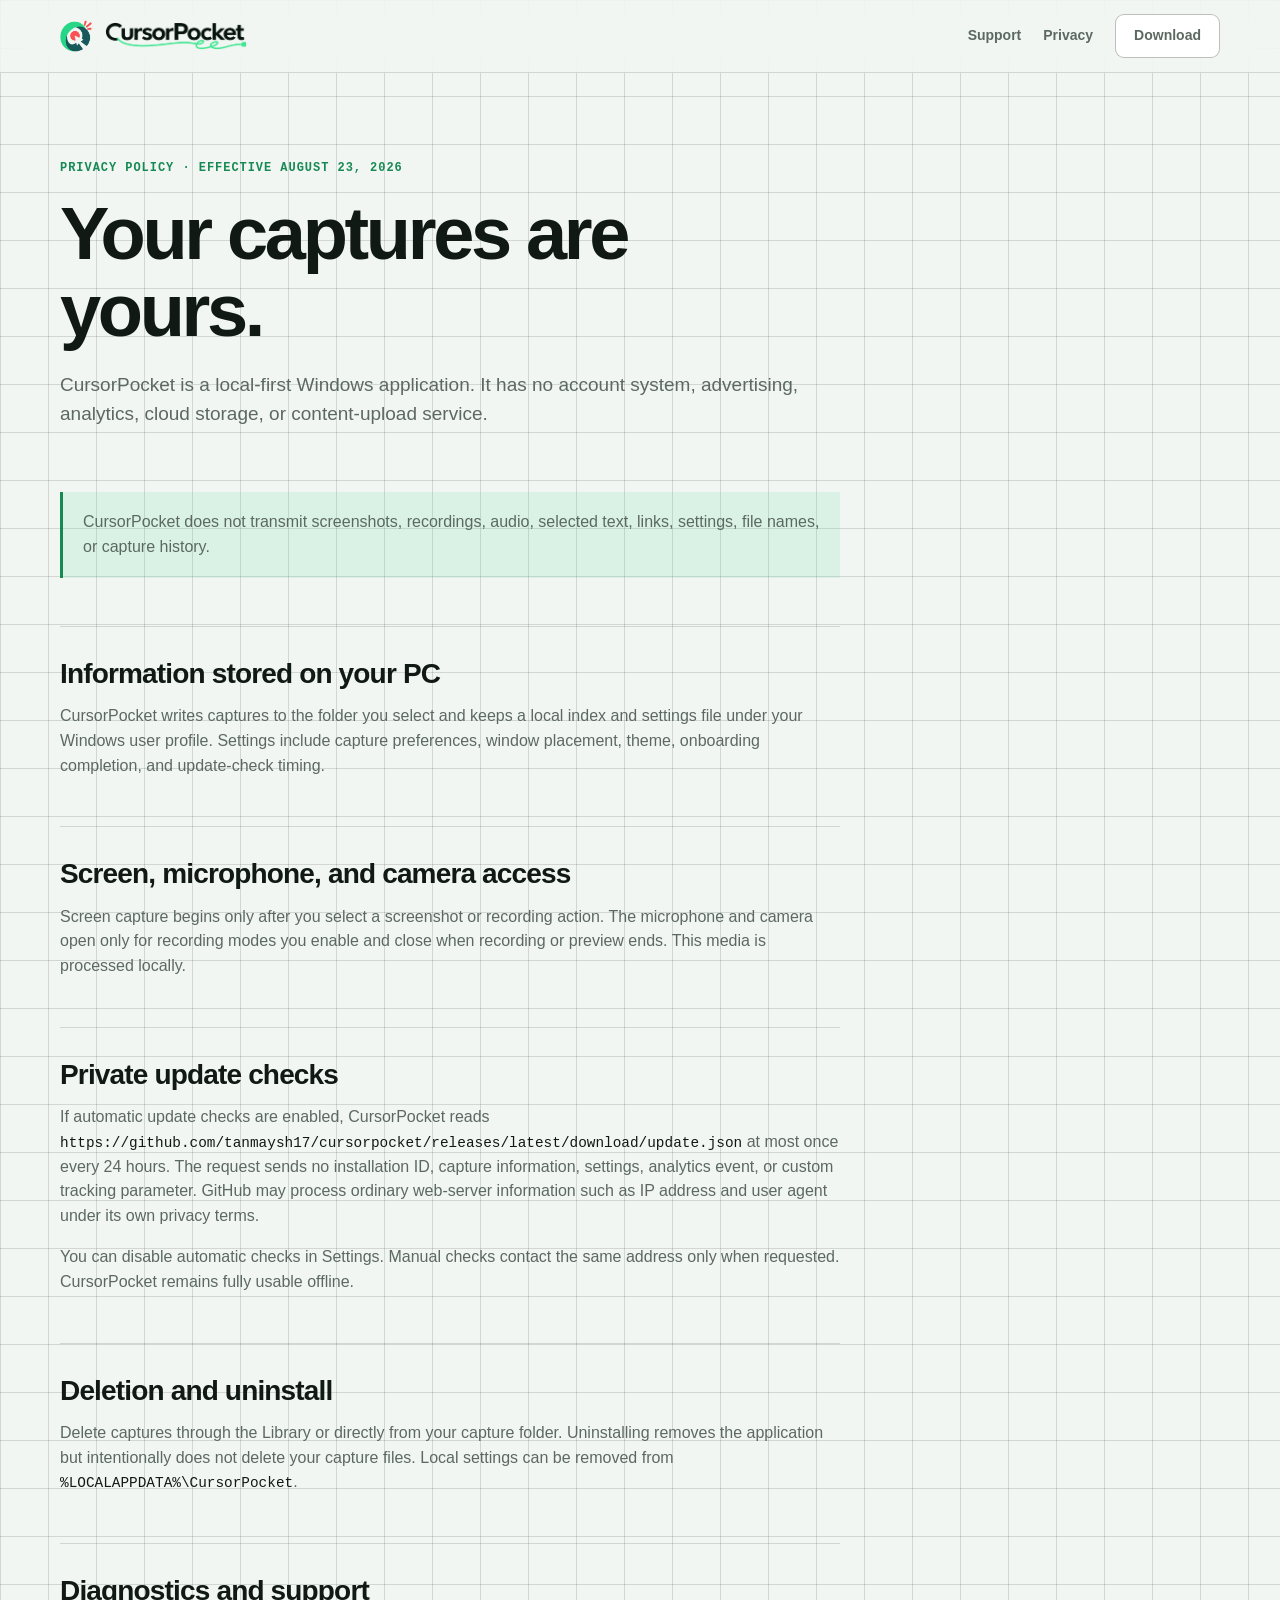
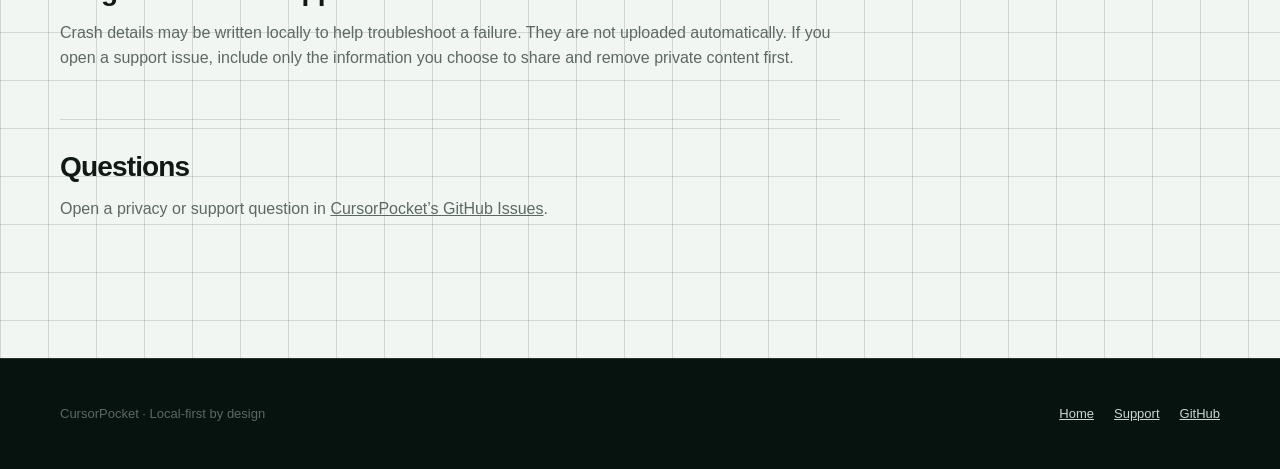
==== commit 2502a15b: "fix: integrate hero artwork and header lockup" ====
--- a/site/privacy.html
+++ b/site/privacy.html
@@ -6,7 +6,7 @@
   <link rel="icon" href="assets/mark.png" type="image/png"><link rel="stylesheet" href="styles.css">
 </head>
 <body>
-  <header class="site-header"><nav class="nav shell" aria-label="Main navigation"><a class="brand" href="index.html"><img src="assets/mark.png" alt=""><span>CursorPocket</span></a><div class="nav-links"><a href="support.html">Support</a><a href="privacy.html" aria-current="page">Privacy</a><a class="button" href="https://github.com/tanmaysh17/cursorpocket/releases/latest/download/CursorPocket-Setup-x64.exe">Download</a></div></nav></header>
+  <header class="site-header"><nav class="nav shell" aria-label="Main navigation"><a class="brand" href="index.html"><img class="brand-mark" src="assets/mark.png" alt=""><picture class="brand-wordmark"><source media="(prefers-color-scheme: dark)" srcset="assets/motion-wordmark.png"><img src="assets/motion-wordmark-light.png" alt="CursorPocket"></picture></a><div class="nav-links"><a href="support.html">Support</a><a href="privacy.html" aria-current="page">Privacy</a><a class="button" href="https://github.com/tanmaysh17/cursorpocket/releases/latest/download/CursorPocket-Setup-x64.exe">Download</a></div></nav></header>
   <main class="page shell">
     <header class="page-header"><div class="eyebrow">Privacy policy · effective August 23, 2026</div><h1>Your captures are yours.</h1><p>CursorPocket is a local-first Windows application. It has no account system, advertising, analytics, cloud storage, or content-upload service.</p></header>
     <div class="prose">
--- a/site/styles.css
+++ b/site/styles.css
@@ -88,11 +88,11 @@
   gap: 11px;
   color: var(--ink);
   text-decoration: none;
-  font-weight: 680;
-  letter-spacing: -0.02em;
-}
-
-.brand img { width: 34px; height: 34px; }
+}
+
+.brand-mark { width: 34px; height: 34px; flex: 0 0 auto; }
+.brand-wordmark { display: block; width: 142px; }
+.brand-wordmark img { display: block; width: 100%; height: auto; }
 
 .nav-links { display: flex; align-items: center; gap: 22px; }
 .nav-links a { color: var(--muted); text-decoration: none; font-size: 14px; font-weight: 580; }
@@ -134,6 +134,47 @@
   padding: 80px 0 96px;
 }
 
+.hero-copy { position: relative; z-index: 2; }
+
+.brand-field {
+  position: relative;
+  overflow: hidden;
+  display: grid;
+  gap: 16px;
+  padding: 16px;
+  border: 1px solid rgba(246, 244, 236, 0.18);
+  border-radius: 28px;
+  background: #07130f;
+  box-shadow: var(--shadow);
+  isolation: isolate;
+}
+
+.catch-field-stage {
+  position: relative;
+  overflow: hidden;
+  aspect-ratio: 3 / 2;
+  border-radius: 17px;
+  background: #07130f;
+}
+
+.catch-field-art {
+  display: block;
+  width: 100%;
+  height: 100%;
+  object-fit: contain;
+}
+
+.brand-field-caption {
+  position: absolute;
+  right: 16px;
+  bottom: 10px;
+  margin: 0;
+  color: #cbd7d1;
+  font-size: 13px;
+}
+
+.brand-field-caption span { color: #f6f4ec; font-weight: 680; }
+
 .eyebrow,
 .mono {
   font-family: "Cascadia Mono", "SFMono-Regular", Consolas, monospace;
@@ -162,6 +203,8 @@
 
 .command-field {
   position: relative;
+  z-index: 1;
+  width: min(100%, 420px);
   padding: 16px;
   border: 1px solid var(--line-strong);
   border-radius: 24px;
@@ -170,6 +213,14 @@
   backdrop-filter: blur(26px) saturate(1.12);
 }
 
+.brand-field .command-field {
+  width: 100%;
+  border-color: rgba(246, 244, 236, 0.24);
+  background: rgba(10, 24, 18, 0.88);
+  color: #f6f4ec;
+  box-shadow: 0 28px 70px rgba(0, 0, 0, 0.4);
+}
+
 .command-head {
   display: flex;
   align-items: center;
@@ -178,6 +229,13 @@
   color: var(--muted);
   font-size: 13px;
 }
+
+.command-brand { display: inline-flex; align-items: center; gap: 7px; color: #f6f4ec; font-weight: 650; }
+.command-brand img { width: 24px; height: 24px; }
+.brand-field .command-head { color: #8ea099; }
+.brand-field .key { border-color: rgba(246, 244, 236, 0.26); background: #16211d; color: #cbd7d1; }
+.brand-field .command.active { border-color: #36e58c; background: rgba(54, 229, 140, 0.12); }
+.brand-field .command .glyph { color: #cbd7d1; }
 
 .live { display: inline-flex; align-items: center; gap: 8px; }
 .live::before { width: 7px; height: 7px; border-radius: 50%; background: var(--green-live); content: ""; }
@@ -252,6 +310,13 @@
 .capability-copy .capability-note { padding-top: 17px; border-top: 1px solid var(--line); font-size: 13px; }
 .inline-key { display: inline-grid; min-width: 24px; height: 24px; place-items: center; padding-inline: 5px; border: 1px solid var(--line-strong); border-bottom-width: 2px; border-radius: 5px; background: var(--raised); color: var(--ink); font-family: "Cascadia Mono", Consolas, monospace; font-size: 11px; font-weight: 700; }
 .recording-dot { display: inline-block; width: 8px; height: 8px; margin-right: 7px; border-radius: 50%; background: var(--red); }
+
+.pocket-promise { display: grid; grid-template-columns: 68px 1fr; align-items: center; gap: 14px; margin-top: 22px; padding-top: 18px; border-top: 1px solid var(--line); }
+.pocket-promise img { width: 68px; height: 68px; }
+.pocket-promise p { margin: 0; }
+.pocket-promise strong, .pocket-promise span { display: block; }
+.pocket-promise strong { color: var(--ink); font-size: 14px; }
+.pocket-promise span { margin-top: 3px; color: var(--muted); font-size: 12px; }
 
 .product-frame { overflow: hidden; min-height: 430px; border: 1px solid var(--line-strong); border-radius: 18px; background: var(--raised); box-shadow: 0 22px 60px rgba(18, 40, 28, 0.1); color: var(--ink); }
 .frame-title { min-height: 54px; display: flex; align-items: center; justify-content: space-between; gap: 16px; padding: 0 18px; border-bottom: 1px solid var(--line); font-weight: 650; }
@@ -329,16 +394,20 @@
 .prose h2 { font-size: 28px; letter-spacing: -0.03em; }
 .prose p, .prose li { color: var(--muted); }
 .prose li + li { margin-top: 9px; }
-.prose code { font-family: "Cascadia Mono", Consolas, monospace; font-size: 0.9em; color: var(--ink); }
+.prose code { overflow-wrap: anywhere; font-family: "Cascadia Mono", Consolas, monospace; font-size: 0.9em; color: var(--ink); }
 .notice { padding: 18px 20px; border-left: 3px solid var(--green); background: var(--green-soft); color: var(--ink); }
 
-.site-footer { border-top: 1px solid var(--line); background: var(--canvas); }
+.site-footer { border-top: 1px solid rgba(246, 244, 236, 0.14); background: #07130f; }
 .footer-inner { min-height: 110px; display: flex; align-items: center; justify-content: space-between; gap: 24px; color: var(--muted); font-size: 13px; }
+.footer-signature { display: flex; align-items: center; gap: 18px; color: #8ea099; }
+.footer-signature img { width: 190px; height: auto; }
+.site-footer .footer-links { color: #cbd7d1; }
 .footer-links { display: flex; gap: 20px; }
 
 @media (max-width: 840px) {
   .hero { grid-template-columns: 1fr; padding-top: 64px; }
   .command-field { width: min(100%, 540px); }
+  .brand-field { width: min(100%, 620px); }
   .feature-grid, .trust-line { grid-template-columns: 1fr; }
   .capability, .capability.reverse { grid-template-columns: 1fr; }
   .capability.reverse .capability-copy, .capability.reverse .product-frame { order: initial; }
@@ -351,6 +420,9 @@
   .shell { width: min(100% - 28px, 1160px); }
   .nav-links > a:not(.button) { display: none; }
   .nav .button { min-height: 38px; padding-inline: 12px; }
+  .brand { gap: 7px; }
+  .brand-mark { width: 30px; height: 30px; }
+  .brand-wordmark { width: 108px; }
   .hero { min-height: auto; padding: 54px 0 72px; }
   h1 { font-size: clamp(46px, 15vw, 68px); }
   .section { padding: 76px 0; }
@@ -374,8 +446,13 @@
   .capture-list i { width: 100%; }
   .library-preview { display: none; }
   .command-field { padding: 10px; border-radius: 18px; }
+  .brand-field { padding: 10px; border-radius: 20px; }
+  .catch-field-stage { border-radius: 13px; }
+  .command-brand span { display: none; }
+  .brand-field-caption { right: 16px; }
   .command { min-height: 48px; }
-  .footer-inner { align-items: flex-start; flex-direction: column; justify-content: center; }
+  .footer-inner { align-items: flex-start; flex-direction: column; justify-content: center; padding-block: 26px; }
+  .footer-signature { align-items: flex-start; flex-direction: column; gap: 8px; }
 }
 
 @media (prefers-reduced-motion: reduce) {
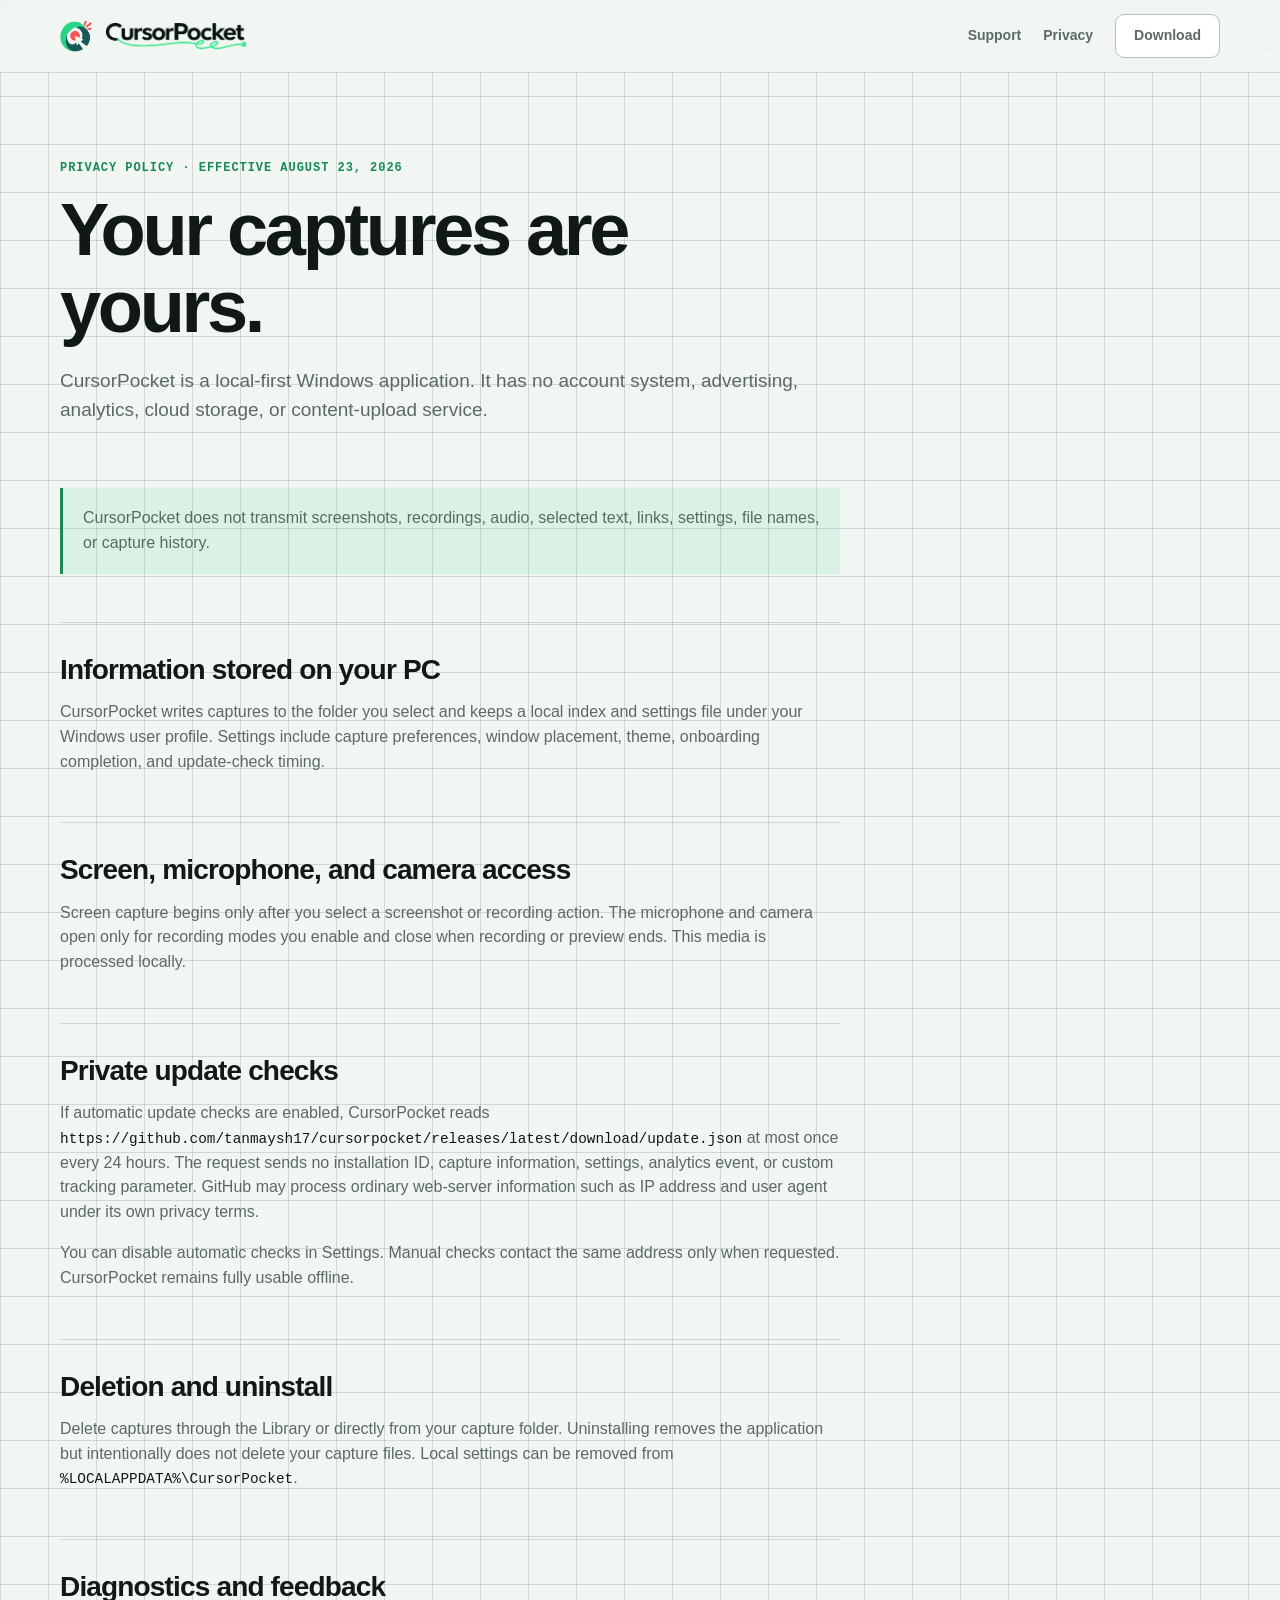
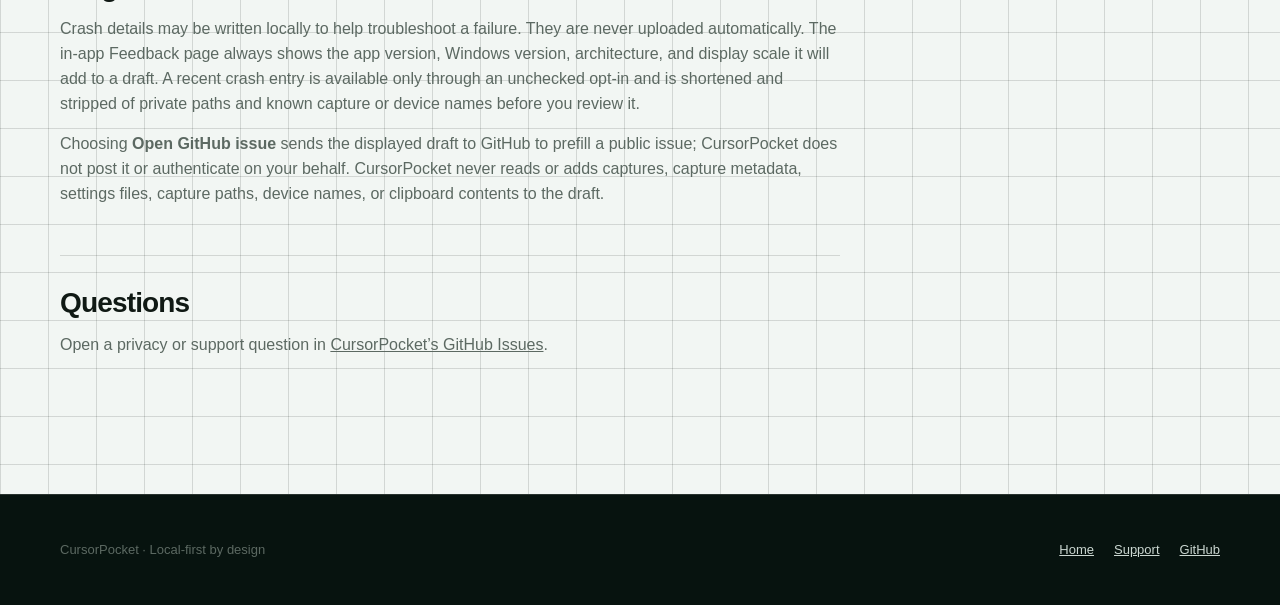
==== commit 8843530d: "feat: add in-app feedback workflow" ====
--- a/site/privacy.html
+++ b/site/privacy.html
@@ -15,7 +15,7 @@
       <section><h2>Screen, microphone, and camera access</h2><p>Screen capture begins only after you select a screenshot or recording action. The microphone and camera open only for recording modes you enable and close when recording or preview ends. This media is processed locally.</p></section>
       <section><h2>Private update checks</h2><p>If automatic update checks are enabled, CursorPocket reads <code>https://github.com/tanmaysh17/cursorpocket/releases/latest/download/update.json</code> at most once every 24 hours. The request sends no installation ID, capture information, settings, analytics event, or custom tracking parameter. GitHub may process ordinary web-server information such as IP address and user agent under its own privacy terms.</p><p>You can disable automatic checks in Settings. Manual checks contact the same address only when requested. CursorPocket remains fully usable offline.</p></section>
       <section><h2>Deletion and uninstall</h2><p>Delete captures through the Library or directly from your capture folder. Uninstalling removes the application but intentionally does not delete your capture files. Local settings can be removed from <code>%LOCALAPPDATA%\CursorPocket</code>.</p></section>
-      <section><h2>Diagnostics and support</h2><p>Crash details may be written locally to help troubleshoot a failure. They are not uploaded automatically. If you open a support issue, include only the information you choose to share and remove private content first.</p></section>
+      <section><h2>Diagnostics and feedback</h2><p>Crash details may be written locally to help troubleshoot a failure. They are never uploaded automatically. The in-app Feedback page always shows the app version, Windows version, architecture, and display scale it will add to a draft. A recent crash entry is available only through an unchecked opt-in and is shortened and stripped of private paths and known capture or device names before you review it.</p><p>Choosing <strong>Open GitHub issue</strong> sends the displayed draft to GitHub to prefill a public issue; CursorPocket does not post it or authenticate on your behalf. CursorPocket never reads or adds captures, capture metadata, settings files, capture paths, device names, or clipboard contents to the draft.</p></section>
       <section><h2>Questions</h2><p>Open a privacy or support question in <a href="https://github.com/tanmaysh17/cursorpocket/issues">CursorPocket’s GitHub Issues</a>.</p></section>
     </div>
   </main>
--- a/site/styles.css
+++ b/site/styles.css
@@ -129,9 +129,9 @@
   min-height: calc(100vh - 72px);
   display: grid;
   grid-template-columns: minmax(0, 1.05fr) minmax(360px, 0.95fr);
-  align-items: center;
+  align-items: start;
   gap: clamp(48px, 8vw, 108px);
-  padding: 80px 0 96px;
+  padding: 36px 0 88px;
 }
 
 .hero-copy { position: relative; z-index: 2; }
@@ -193,13 +193,16 @@
   letter-spacing: -0.045em;
 }
 
-h1 { max-width: 720px; margin-top: 18px; font-size: clamp(54px, 7.2vw, 94px); font-weight: 690; }
+h1 { max-width: 720px; margin-top: 14px; font-size: clamp(54px, 6.2vw, 82px); font-weight: 690; }
 h2 { font-size: clamp(34px, 4.4vw, 58px); font-weight: 660; }
 h3 { font-size: 21px; font-weight: 650; letter-spacing: -0.025em; }
 
-.lede { max-width: 620px; margin: 26px 0 0; color: var(--muted); font-size: clamp(18px, 2vw, 22px); }
-.hero-actions { display: flex; flex-wrap: wrap; gap: 12px; margin-top: 34px; }
-.requirements { margin-top: 16px; color: var(--muted); font-size: 13px; }
+.lede { max-width: 620px; margin: 20px 0 0; color: var(--muted); font-size: clamp(18px, 2vw, 22px); }
+.hero-actions { display: flex; flex-wrap: wrap; gap: 12px; margin-top: 24px; }
+.requirements { margin-top: 12px; color: var(--muted); font-size: 13px; }
+.download-warning { max-width: 620px; margin: 14px 0 0; padding: 12px 14px; border-left: 3px solid var(--red); background: color-mix(in srgb, var(--raised) 72%, transparent); color: var(--muted); font-size: 13px; }
+.download-warning strong { color: var(--ink); }
+.download-warning a { color: var(--ink); font-weight: 650; text-underline-offset: 3px; }
 
 .command-field {
   position: relative;
@@ -390,12 +393,24 @@
 .page-header h1 { font-size: clamp(44px, 6vw, 74px); }
 .page-header p { margin-top: 20px; color: var(--muted); font-size: 19px; }
 .prose { max-width: 780px; }
-.prose section { margin-top: 48px; padding-top: 32px; border-top: 1px solid var(--line); }
+.prose section { margin-top: 48px; padding-top: 32px; border-top: 1px solid var(--line); scroll-margin-top: 92px; }
 .prose h2 { font-size: 28px; letter-spacing: -0.03em; }
 .prose p, .prose li { color: var(--muted); }
 .prose li + li { margin-top: 9px; }
 .prose code { overflow-wrap: anywhere; font-family: "Cascadia Mono", Consolas, monospace; font-size: 0.9em; color: var(--ink); }
 .notice { padding: 18px 20px; border-left: 3px solid var(--green); background: var(--green-soft); color: var(--ink); }
+.install-method { margin-top: 28px; padding-top: 24px; border-top: 1px solid var(--line); }
+.install-method h3 { margin-top: 8px; }
+.install-method > p { margin-top: 10px; }
+.install-method ol { margin: 18px 0 0; padding-left: 24px; }
+.method-label { color: var(--green); font-size: 12px; font-weight: 700; letter-spacing: 0.09em; text-transform: uppercase; }
+.install-method .method-note { margin-top: 16px; color: var(--muted); font-size: 13px; }
+.install-path { display: grid; gap: 1px; margin: 24px 0; border: 1px solid var(--line); background: var(--line); }
+.install-path > div { display: grid; grid-template-columns: 38px 1fr; gap: 14px; padding: 20px; background: var(--canvas); }
+.install-path p { margin: 0; }
+.install-path strong, .install-path span { display: block; }
+.install-path p > span { margin-top: 4px; color: var(--muted); }
+.install-step { width: 34px; height: 34px; display: grid; place-items: center; border: 1px solid var(--line-strong); border-radius: 50%; color: var(--ink); }
 
 .site-footer { border-top: 1px solid rgba(246, 244, 236, 0.14); background: #07130f; }
 .footer-inner { min-height: 110px; display: flex; align-items: center; justify-content: space-between; gap: 24px; color: var(--muted); font-size: 13px; }
@@ -423,7 +438,7 @@
   .brand { gap: 7px; }
   .brand-mark { width: 30px; height: 30px; }
   .brand-wordmark { width: 108px; }
-  .hero { min-height: auto; padding: 54px 0 72px; }
+  .hero { min-height: auto; padding: 36px 0 72px; }
   h1 { font-size: clamp(46px, 15vw, 68px); }
   .section { padding: 76px 0; }
   .capability-list { gap: 76px; margin-top: 58px; }
